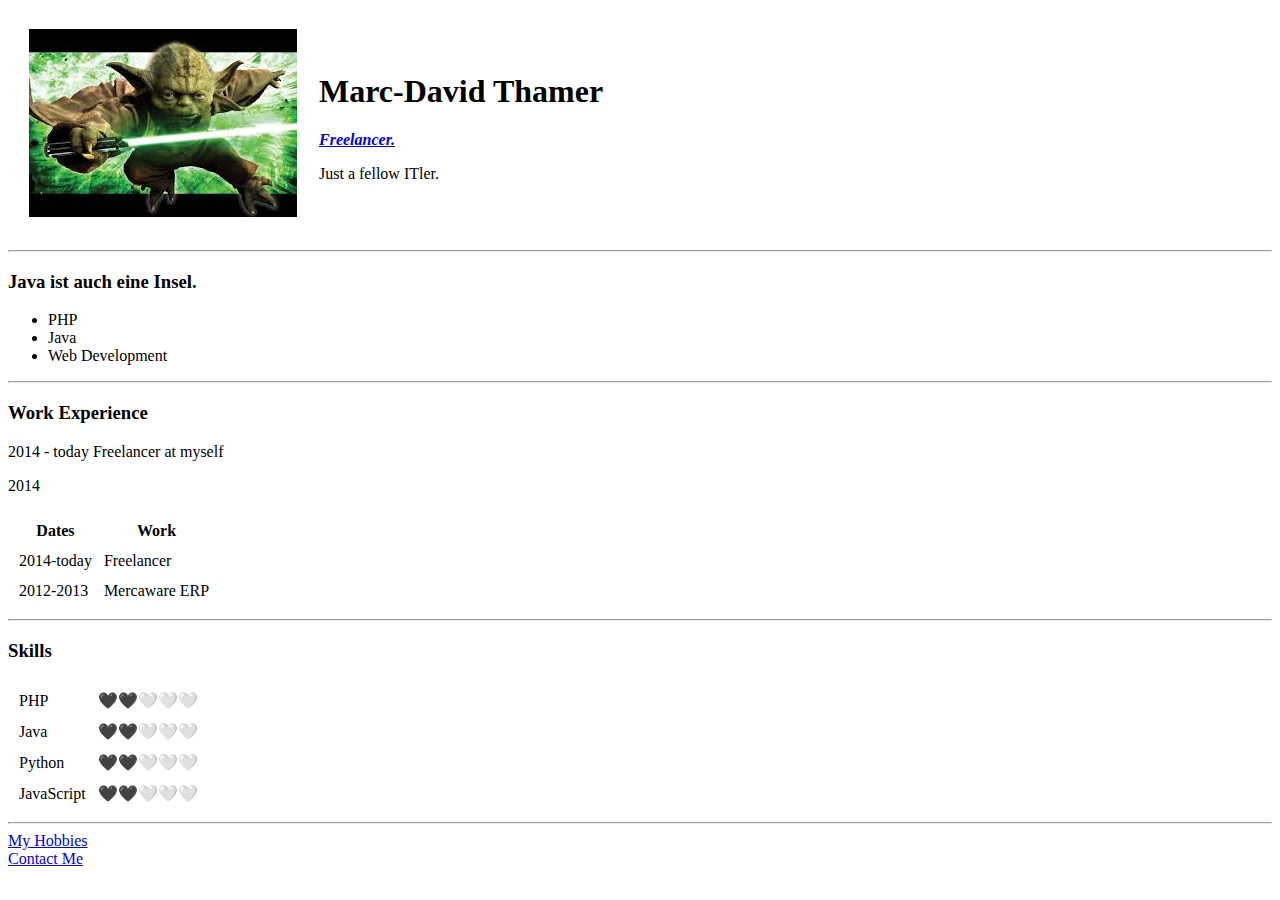
==== index.html @ 45830ab7 "Add initial CV website files" ====
<!DOCTYPE html>
<html lang="en" dir="ltr">

<head>
  <meta charset="utf-8">
  <title>💖Marc's Personal Site💖</title>
</head>

<body>
  <table cellspacing="20">
    <tr>
      <td><img src="images/yoda.jpg" alt="Möge die Macht mit Dir sein!"></td>
      <td>
        <h1> Marc-David Thamer</h1>
        <p><em><strong><a href="https://thamer-it.de">Freelancer.</a></strong></em></p>
        <p>Just a fellow ITler.</p>
      </td>
    </tr>
  </table>


  <hr>
  <h3>Java ist auch eine Insel.</h3>
  <ul>
    <li>PHP</li>
    <li>Java</li>
    <li>Web Development</li>
  </ul>

  <hr>

  <h3>Work Experience</h3>
  <p>2014 - today Freelancer at myself</p>
  <p>2014 </p>
  <table cellspacing="10">
    <thead>
      <tr>
        <th>Dates</th>
        <th>Work</th>
      </tr>
    </thead>
    <tbody>
      <tr>
        <td>2014-today</td>
        <td>Freelancer</td>
      </tr>
      <tr>
        <td>2012-2013</td>
        <td>Mercaware ERP</td>

      </tr>
    </tbody>
    <tfoot>

    </tfoot>

  </table>

  <hr>
  
  <h3>Skills</h3>

  <table cellspacing="10">
    <tr>
      <td>PHP</td>
      <td>🖤🖤🤍🤍🤍</td>
    </tr>
    <tr>
      <td>Java</td>
      <td>🖤🖤🤍🤍🤍</td>
    </tr>
    <tr>
      <td>Python</td>
      <td>🖤🖤🤍🤍🤍</td>
    </tr>
    <tr>
      <td>JavaScript</td>
      <td>🖤🖤🤍🤍🤍</td>
    </tr>
  </table>


  <hr>
  <a href="hobbies.html">My Hobbies</a>
  <br />
  <a href="contact.html">Contact Me</a>
</body>

</html>
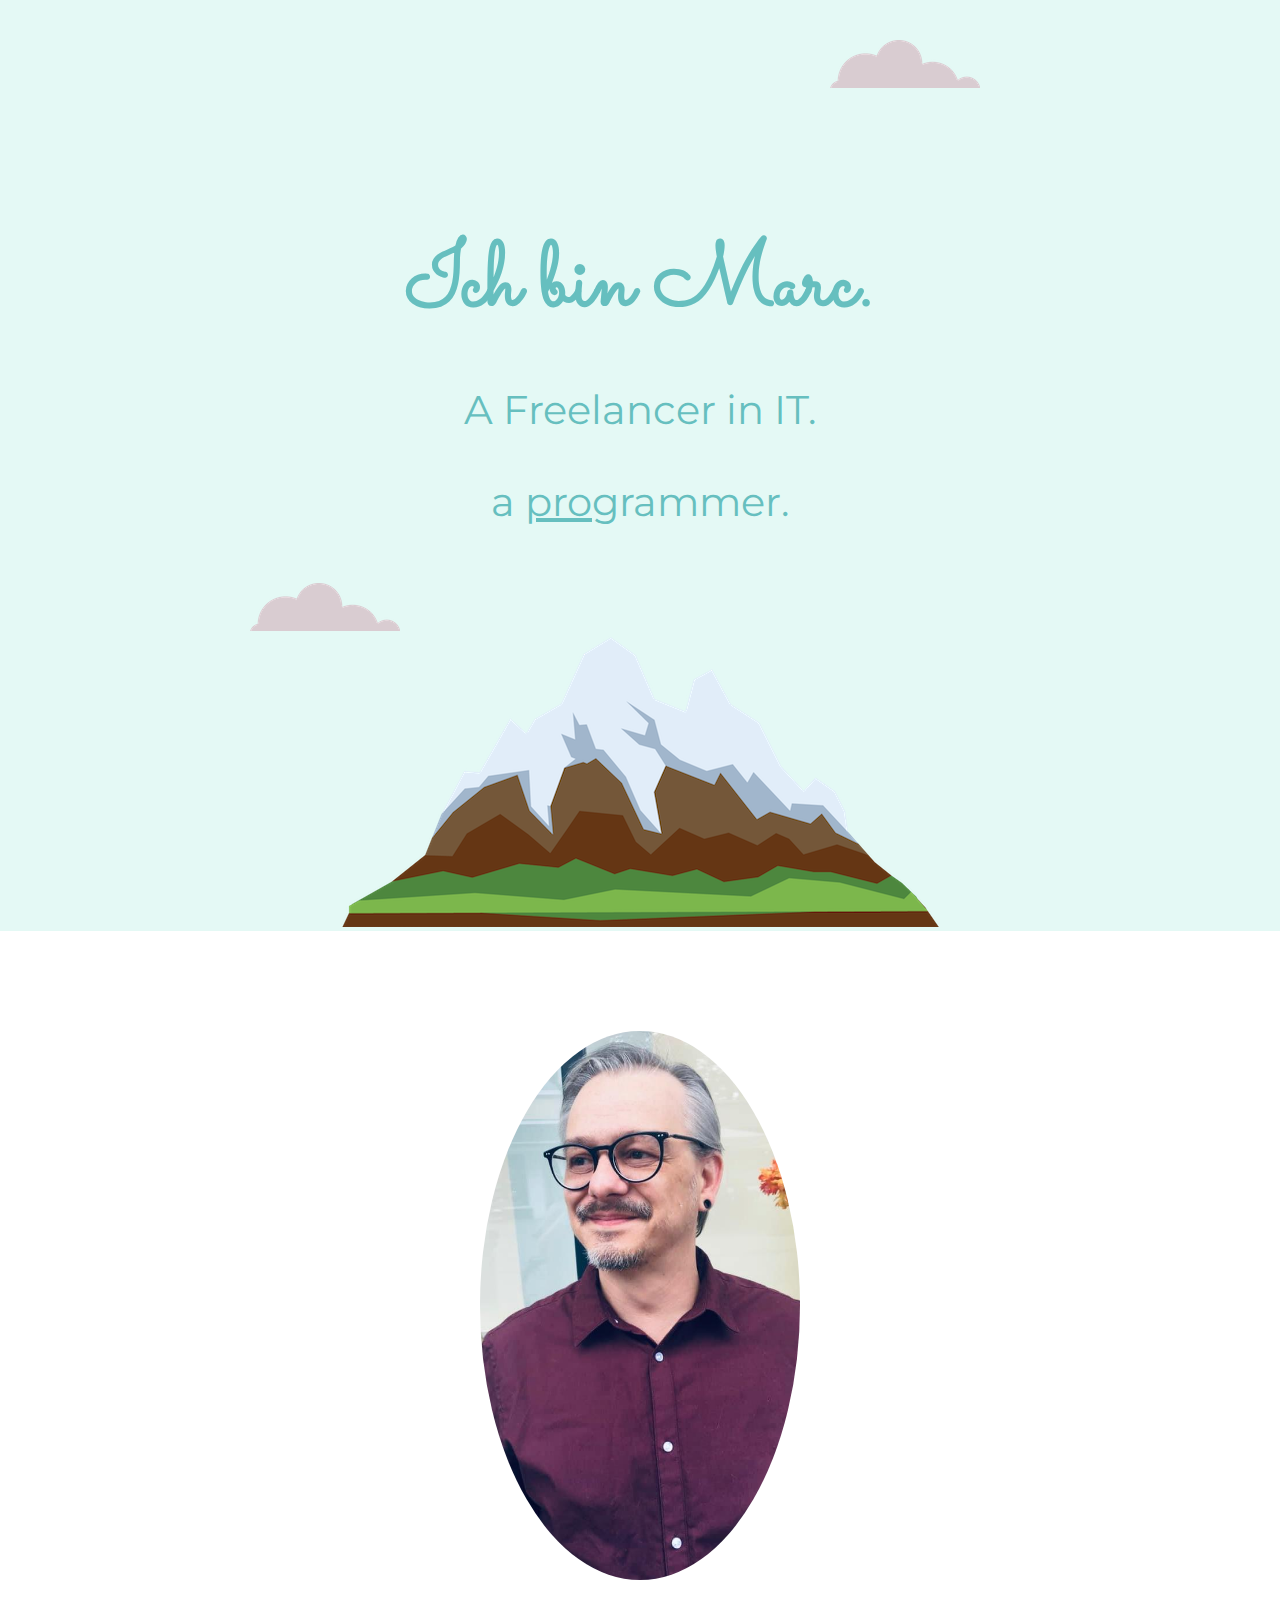
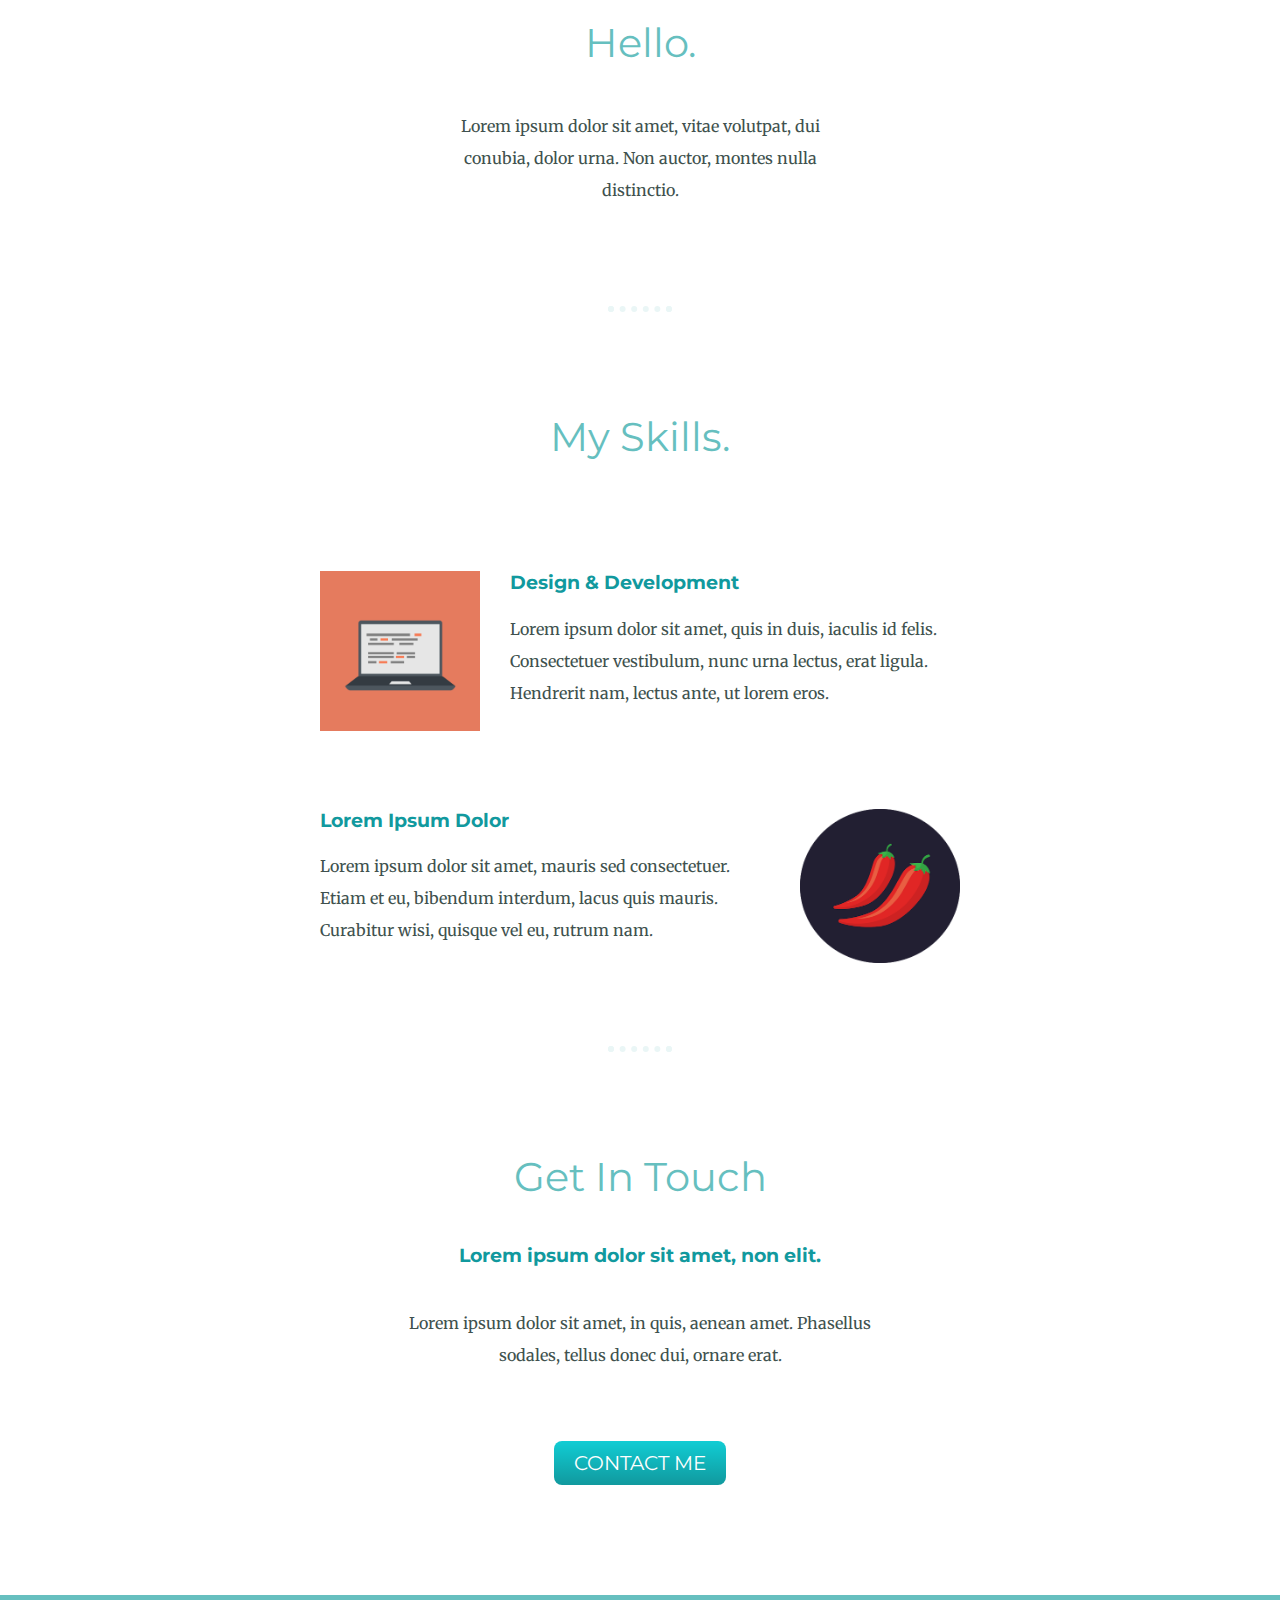
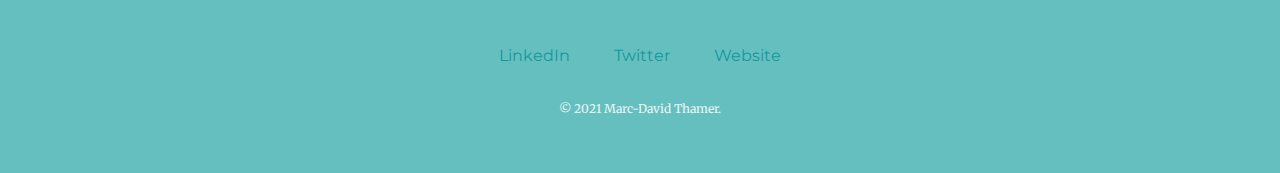
==== commit bda7bc82: "Add files via upload" ====
--- a/index.html
+++ b/index.html
@@ -3,87 +3,61 @@
 
 <head>
   <meta charset="utf-8">
-  <title>💖Marc's Personal Site💖</title>
+  <title>thamer-it</title>
+  <link rel="stylesheet" href="css/styles.css">
+  <link rel="icon" href="favicon.ico">
+  <link rel="preconnect" href="https://fonts.googleapis.com">
+  <link rel="preconnect" href="https://fonts.gstatic.com" crossorigin>
+  <link href="https://fonts.googleapis.com/css2?family=Merriweather&family=Montserrat&family=Sacramento&display=swap" rel="stylesheet">
 </head>
 
 <body>
-  <table cellspacing="20">
-    <tr>
-      <td><img src="images/yoda.jpg" alt="Möge die Macht mit Dir sein!"></td>
-      <td>
-        <h1> Marc-David Thamer</h1>
-        <p><em><strong><a href="https://thamer-it.de">Freelancer.</a></strong></em></p>
-        <p>Just a fellow ITler.</p>
-      </td>
-    </tr>
-  </table>
+  <div class="top-container">
+    <img class="top-cloud" src="images/cloud.png" alt="cloud-img">
+    <h1>Ich bin Marc.</h1>
+    <h2>A Freelancer in IT.</h2>
+    <h2>a <span class="pro">pro</span>grammer.</h2>
+    <img class="bottom-cloud" src="images/cloud.png" alt="cloud-img">
+    <img src="images/mountain.png" alt="mountain-img">
+  </div>
+
+  <div class="middle-container">
+    <div class="profile">
+      <img class="profil-img" src="images/mdt1.jpg" alt="me, myself and I">
+      <h2>Hello.</h2>
+      <p class="intro">Lorem ipsum dolor sit amet, vitae volutpat, dui conubia, dolor urna. Non auctor, montes nulla distinctio.</p>
+    </div>
+    <hr>
+    <div class="skills">
+      <h2>My Skills.</h2>
+      <div class="skill-row">
+        <img class="computer-img" src="images/computer.png" alt="">
+        <h3>Design & Development</h3>
+        <p>Lorem ipsum dolor sit amet, quis in duis, iaculis id felis. Consectetuer vestibulum, nunc urna lectus, erat ligula. Hendrerit nam, lectus ante, ut lorem eros.</p>
+      </div>
+      <div class="skill-row">
+        <img class="chilli-img" src="images/chillies.png" alt="">
+        <h3>Lorem Ipsum Dolor</h3>
+        <p>Lorem ipsum dolor sit amet, mauris sed consectetuer. Etiam et eu, bibendum interdum, lacus quis mauris. Curabitur wisi, quisque vel eu, rutrum nam.</p>
+      </div>
+    </div>
+    <hr>
+    <div class="contact-me">
+      <h2>Get In Touch</h2>
+      <h3>Lorem ipsum dolor sit amet, non elit.</h3>
+      <p class="contact-message">Lorem ipsum dolor sit amet, in quis, aenean amet. Phasellus sodales, tellus donec dui, ornare erat.</p>
+      <a class="btn" href="mailto:info@thamer-it.de">CONTACT ME</a>
+    </div>
+  </div>
 
 
-  <hr>
-  <h3>Java ist auch eine Insel.</h3>
-  <ul>
-    <li>PHP</li>
-    <li>Java</li>
-    <li>Web Development</li>
-  </ul>
+  <div class="bottom-container">
+    <a class="footer-link" href="https://www.linkedin.com/in/marc-david-thamer-7b94678b/">LinkedIn</a>
+    <a class="footer-link" href="https://twitter.com/">Twitter</a>
+    <a class="footer-link" href="https://www.thamer-it.de/">Website</a>
+    <p class="copyright">© 2021 Marc-David Thamer.</p>
+  </div>
 
-  <hr>
-
-  <h3>Work Experience</h3>
-  <p>2014 - today Freelancer at myself</p>
-  <p>2014 </p>
-  <table cellspacing="10">
-    <thead>
-      <tr>
-        <th>Dates</th>
-        <th>Work</th>
-      </tr>
-    </thead>
-    <tbody>
-      <tr>
-        <td>2014-today</td>
-        <td>Freelancer</td>
-      </tr>
-      <tr>
-        <td>2012-2013</td>
-        <td>Mercaware ERP</td>
-
-      </tr>
-    </tbody>
-    <tfoot>
-
-    </tfoot>
-
-  </table>
-
-  <hr>
-  
-  <h3>Skills</h3>
-
-  <table cellspacing="10">
-    <tr>
-      <td>PHP</td>
-      <td>🖤🖤🤍🤍🤍</td>
-    </tr>
-    <tr>
-      <td>Java</td>
-      <td>🖤🖤🤍🤍🤍</td>
-    </tr>
-    <tr>
-      <td>Python</td>
-      <td>🖤🖤🤍🤍🤍</td>
-    </tr>
-    <tr>
-      <td>JavaScript</td>
-      <td>🖤🖤🤍🤍🤍</td>
-    </tr>
-  </table>
-
-
-  <hr>
-  <a href="hobbies.html">My Hobbies</a>
-  <br />
-  <a href="contact.html">Contact Me</a>
 </body>
 
 </html>
--- a/css/styles.css
+++ b/css/styles.css
@@ -0,0 +1,159 @@
+
+a {
+  color: #11999E;
+  font-family: 'Montserrat', sans-serif;
+  margin: 10px 20px;
+  text-decoration: none;
+  }
+
+a:hover {
+  color: #EAF6F6;
+}
+
+body {
+  color: #40514E;
+  margin: 0;
+  text-align: center;
+  font-family: 'Merriweather', serif;
+}
+
+h1 {
+  color: #66BFBF;
+  font-family: 'Sacramento', cursive;
+  font-size: 5.625rem;
+  margin: 120px auto 0 auto;
+}
+
+h2 {
+  color: #66BFBF;
+  font-size: 2.5rem;
+  font-family: 'Montserrat', sans-serif;
+  font-weight: normal;
+  padding-bottom: 10px;
+}
+
+h3 {
+  color: #11999E;
+  font-family: 'Montserrat', sans-serif;
+}
+
+p {
+    line-height: 2;
+}
+
+hr {
+  border: dotted #EAF6F6 6px;
+  border-bottom: none;
+  width: 4%;
+  margin: 100px auto;
+}
+
+.pro {
+  text-decoration: underline;
+}
+
+.top-container {
+  background-color: #E4F9F5;
+  position: relative;
+  padding-top: 100px;
+}
+
+.middle-container {
+  margin: 100px 0;
+}
+
+.bottom-container {
+  background-color: #66BFBF;
+  padding: 50px 0 20px;
+}
+
+.skill-row {
+  margin: 100px auto;
+  text-align: left;
+  width: 50%;
+}
+
+.bottom-cloud {
+  position: absolute;
+  left: 250px;
+  bottom: 300px;
+}
+
+.top-cloud {
+  position: absolute;
+  right: 300px;
+  top: 40px;
+}
+
+.profil-img {
+  border-radius: 50%;
+  width: 25%;
+}
+
+.computer-img {
+  float: left;
+  margin-right: 30px;
+  width: 25%;
+}
+
+.chilli-img {
+  float: right;
+  margin-left: 30px;
+  width: 25%;
+}
+
+.intro{
+  margin: auto;
+  width: 30%;
+}
+
+.contact-message {
+  margin: 40px auto 60px;
+  width: 40%;
+}
+
+.btn {
+   background: #11CDD4;
+   background-image: -webkit-linear-gradient(top, #11CDD4, #11999E);
+   background-image: -moz-linear-gradient(top, #11CDD4, #11999E);
+   background-image: -ms-linear-gradient(top, #11CDD4, #11999E);
+   background-image: -o-linear-gradient(top, #11CDD4, #11999E);
+   background-image: -webkit-gradient(to bottom, #11CDD4, #11999E);
+   -webkit-border-radius: 8px;
+   -moz-border-radius: 8px;
+   border-radius: 8px;
+   color: #FFFFFF;
+   font-family: 'Montserrat', sans-serif;
+   font-size: 20px;
+   padding: 10px 20px 10px 20px;
+   /*
+   -webkit-box-shadow: 1px 1px 20px 0 #000000;
+   -moz-box-shadow: 1px 1px 20px 0 #000000;
+   box-shadow: 1px 1px 20px 0 #000000;
+   text-shadow: 1px 1px 20px #000000;
+   */
+   text-decoration: none;
+   display: inline-block;
+   cursor: pointer;
+   text-align: center;
+}
+
+.btn:hover {
+   border: solid #337FED 1px;
+   background: #30E3CB;
+   background-image: -webkit-linear-gradient(top, #30E3CB, #2BC4AD);
+   background-image: -moz-linear-gradient(top, #30E3CB, #2BC4AD);
+   background-image: -ms-linear-gradient(top, #30E3CB, #2BC4AD);
+   background-image: -o-linear-gradient(top, #30E3CB, #2BC4AD);
+   background-image: -webkit-gradient(to bottom, #30E3CB, #2BC4AD);
+   -webkit-border-radius: 8px;
+   -moz-border-radius: 8px;
+   border-radius: 8px;
+   text-decoration: none;
+}
+
+.copyright {
+  color: #EAF6F6;
+  font-size: 0.75rem;
+  padding: 20px 0;
+}
